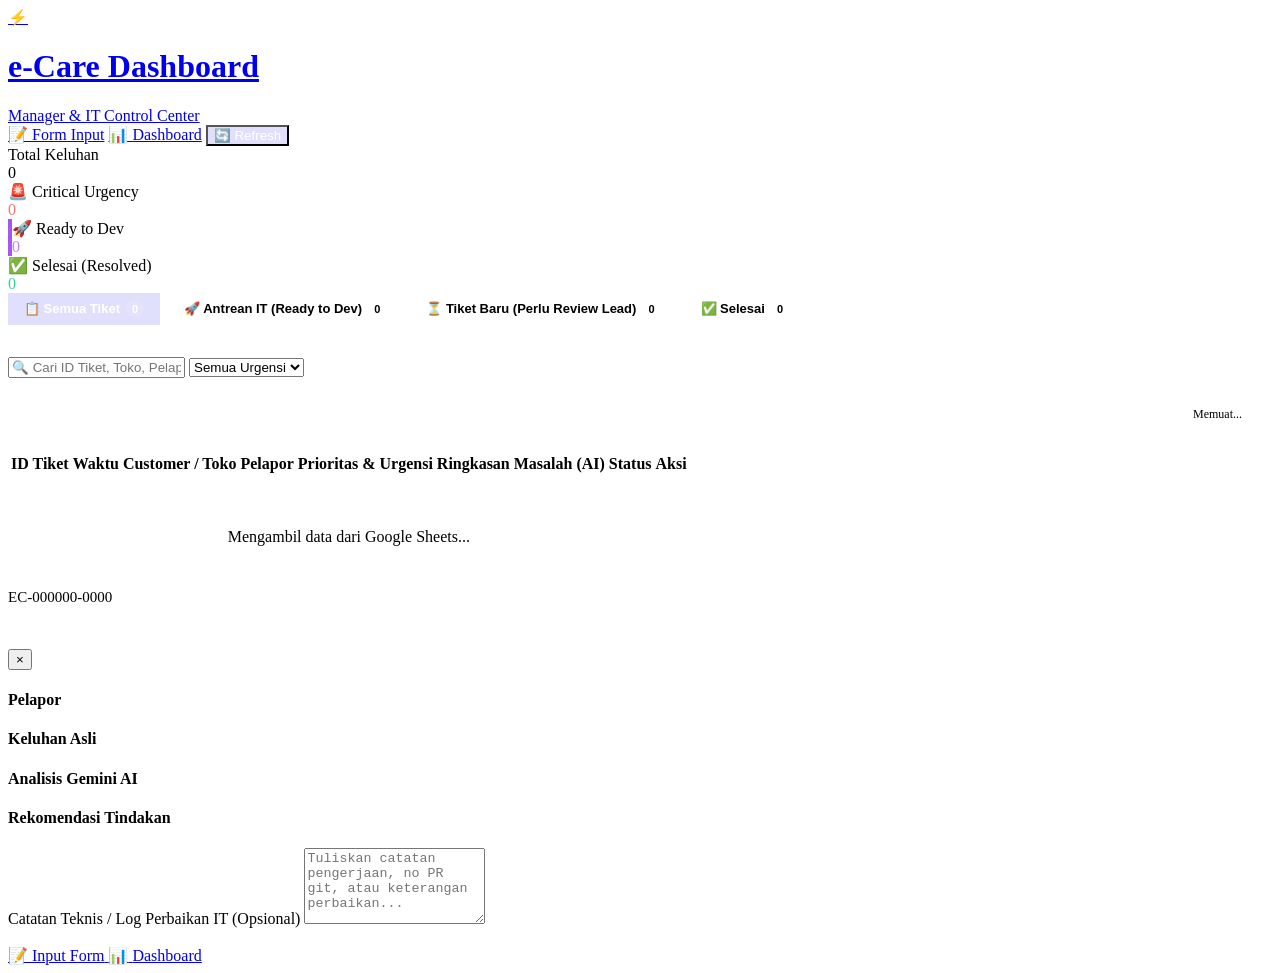
==== dashboard.html @ 8d6e01a0 "Add files via upload" ====
<!DOCTYPE html>
<html lang="id">
<head>
  <meta charset="UTF-8">
  <meta name="viewport" content="width=device-width, initial-scale=1.0">
  <title>e-Care - Dashboard & SLA Monitor</title>
  
  <meta name="theme-color" content="#090d16">
  <link rel="manifest" href="manifest.json">
  <link rel="stylesheet" href="css/style.css">
  <style>
    .tab-pills {
      display: flex;
      gap: 8px;
      margin-bottom: 20px;
      border-bottom: 1px solid var(--border-color);
      padding-bottom: 12px;
      flex-wrap: wrap;
    }
    .tab-pill {
      background: rgba(255, 255, 255, 0.04);
      border: 1px solid var(--border-color);
      border-radius: var(--radius-md);
      color: var(--text-muted);
      padding: 8px 16px;
      font-size: 13px;
      font-weight: 600;
      cursor: pointer;
      display: flex;
      align-items: center;
      gap: 6px;
      transition: all 0.2s ease;
    }
    .tab-pill.active {
      background: rgba(99, 102, 241, 0.2);
      border-color: var(--primary);
      color: #fff;
    }
    .tab-badge {
      font-size: 11px;
      background: rgba(255, 255, 255, 0.1);
      padding: 2px 6px;
      border-radius: 99px;
    }
    .badge-ready_to_dev {
      background: rgba(168, 85, 247, 0.2);
      color: #c084fc;
      border: 1px solid rgba(168, 85, 247, 0.4);
    }
    .badge-in_dev {
      background: rgba(6, 182, 212, 0.2);
      color: #22d3ee;
      border: 1px solid rgba(6, 182, 212, 0.4);
    }
  </style>
</head>
<body>

  <div class="dashboard-container">
    <!-- Header -->
    <header class="header">
      <a href="dashboard.html" class="brand">
        <div class="brand-icon">⚡</div>
        <div class="brand-info">
          <h1>e-Care Dashboard</h1>
          <span id="roleSubheader">Manager & IT Control Center</span>
        </div>
      </a>
      
      <!-- Nav & User Section -->
      <div style="display: flex; align-items: center; gap: 14px;">
        <nav class="nav-links">
          <a href="index.html" class="nav-btn">📝 Form Input</a>
          <a href="dashboard.html" class="nav-btn active">📊 Dashboard</a>
          <button id="refreshBtn" class="nav-btn" style="cursor: pointer; background: rgba(99, 102, 241, 0.2); color: #fff;">🔄 Refresh</button>
        </nav>
        <div id="headerUserSection"></div>
      </div>
    </header>

    <!-- Metrics KPI Cards -->
    <section class="metrics-grid">
      <div class="metric-card total">
        <div class="metric-title">Total Keluhan</div>
        <div id="statTotal" class="metric-value">0</div>
      </div>
      <div class="metric-card critical">
        <div class="metric-title">🚨 Critical Urgency</div>
        <div id="statCritical" class="metric-value" style="color: #f87171;">0</div>
      </div>
      <div class="metric-card" style="border-left: 4px solid #a855f7;">
        <div class="metric-title">🚀 Ready to Dev</div>
        <div id="statReadyToDev" class="metric-value" style="color: #c084fc;">0</div>
      </div>
      <div class="metric-card resolved">
        <div class="metric-title">✅ Selesai (Resolved)</div>
        <div id="statResolved" class="metric-value" style="color: #34d399;">0</div>
      </div>
    </section>

    <!-- Role Notice Banner -->
    <div id="roleInfoBanner" style="display: none; padding: 12px 16px; border-radius: var(--radius-md); margin-bottom: 16px; font-size: 13px;"></div>

    <!-- Tab View Navigation -->
    <div class="tab-pills">
      <button class="tab-pill active" data-tab="ALL">
        <span>📋 Semua Tiket</span>
        <span class="tab-badge" id="tabCountAll">0</span>
      </button>
      <button class="tab-pill" data-tab="READY_TO_DEV">
        <span>🚀 Antrean IT (Ready to Dev)</span>
        <span class="tab-badge" id="tabCountReadyDev">0</span>
      </button>
      <button class="tab-pill" data-tab="OPEN">
        <span>⏳ Tiket Baru (Perlu Review Lead)</span>
        <span class="tab-badge" id="tabCountOpen">0</span>
      </button>
      <button class="tab-pill" data-tab="RESOLVED">
        <span>✅ Selesai</span>
        <span class="tab-badge" id="tabCountResolved">0</span>
      </button>
    </div>

    <!-- Filter & Search Bar -->
    <div class="filter-bar">
      <input type="text" id="searchInput" class="search-input" placeholder="🔍 Cari ID Tiket, Toko, Pelapor, atau Kata Kunci...">
      
      <select id="urgencyFilter" class="filter-select">
        <option value="">Semua Urgensi</option>
        <option value="CRITICAL">🚨 Critical Only</option>
        <option value="NORMAL">Normal</option>
        <option value="LOW">Low</option>
      </select>
    </div>

    <!-- Tickets Table Card -->
    <div class="card" style="padding: 0; overflow: hidden;">
      <div style="padding: 16px 20px; border-bottom: 1px solid var(--border-color); display: flex; justify-content: space-between; align-items: center;">
        <h2 style="font-size: 15px; font-weight: 700; color: #fff;" id="tableHeadingTitle">Daftar Tiket Keluhan</h2>
        <span id="ticketCountBadge" style="font-size: 12px; background: rgba(255,255,255,0.06); padding: 4px 10px; border-radius: 99px;">
          Memuat...
        </span>
      </div>

      <div class="table-responsive">
        <table class="tickets-table">
          <thead>
            <tr>
              <th>ID Tiket</th>
              <th>Waktu</th>
              <th>Customer / Toko</th>
              <th>Pelapor</th>
              <th>Prioritas & Urgensi</th>
              <th>Ringkasan Masalah (AI)</th>
              <th>Status</th>
              <th>Aksi</th>
            </tr>
          </thead>
          <tbody id="ticketsTableBody">
            <tr>
              <td colspan="8" style="text-align: center; padding: 40px; color: var(--text-muted);">
                <div class="spinner" style="margin-bottom: 12px;"></div>
                <div>Mengambil data dari Google Sheets...</div>
              </td>
            </tr>
          </tbody>
        </table>
      </div>
    </div>
  </div>

  <!-- Detail & Action Modal -->
  <div id="detailModal" class="modal-overlay">
    <div class="modal-content">
      <div class="modal-header">
        <div>
          <span id="modalTicketId" class="ticket-id" style="font-size: 15px;">EC-000000-0000</span>
          <h3 id="modalCustomer" style="font-size: 18px; color: #fff; margin-top: 4px;">Nama Toko</h3>
        </div>
        <button id="closeModalBtn" class="close-btn">&times;</button>
      </div>

      <div style="display: flex; gap: 8px; margin-bottom: 16px; flex-wrap: wrap;">
        <span id="modalPriority" class="badge"></span>
        <span id="modalUrgency" class="badge"></span>
        <span id="modalStatus" class="badge"></span>
      </div>

      <div class="ai-detail-box">
        <h4>Pelapor</h4>
        <p id="modalReporterMeta" style="color: #cbd5e1;"></p>
      </div>

      <div class="ai-detail-box">
        <h4>Keluhan Asli</h4>
        <p id="modalOriginalDesc" style="color: #e2e8f0; white-space: pre-line;"></p>
      </div>

      <div class="ai-detail-box" style="border-left: 3px solid var(--accent-cyan);">
        <h4>Analisis Gemini AI</h4>
        <p id="modalAiSummary" style="color: #cbd5e1;"></p>
      </div>

      <div class="ai-detail-box" style="border-left: 3px solid var(--primary);">
        <h4>Rekomendasi Tindakan</h4>
        <p id="modalAiAction" style="color: #a5b4fc; font-weight: 600;"></p>
      </div>

      <div class="form-group" style="margin-top: 14px;">
        <label for="modalDevNotes" class="form-label">Catatan Teknis / Log Perbaikan IT (Opsional)</label>
        <textarea id="modalDevNotes" class="textarea-field" style="min-height: 70px;" placeholder="Tuliskan catatan pengerjaan, no PR git, atau keterangan perbaikan..."></textarea>
      </div>

      <!-- Action Buttons Area (Render dinamis sesuai Role) -->
      <div id="modalActionControls" style="display: flex; gap: 10px; margin-top: 18px; flex-wrap: wrap;"></div>
    </div>
  </div>

  <!-- Mobile Bottom Navigation -->
  <nav class="bottom-nav">
    <a href="index.html" class="bottom-tab">
      <span>📝</span>
      <span>Input Form</span>
    </a>
    <a href="dashboard.html" class="bottom-tab active">
      <span>📊</span>
      <span>Dashboard</span>
    </a>
  </nav>

  <!-- Scripts -->
  <script src="js/config.js"></script>
  <script src="js/auth.js"></script>
  <script src="js/dashboard.js"></script>
</body>
</html>
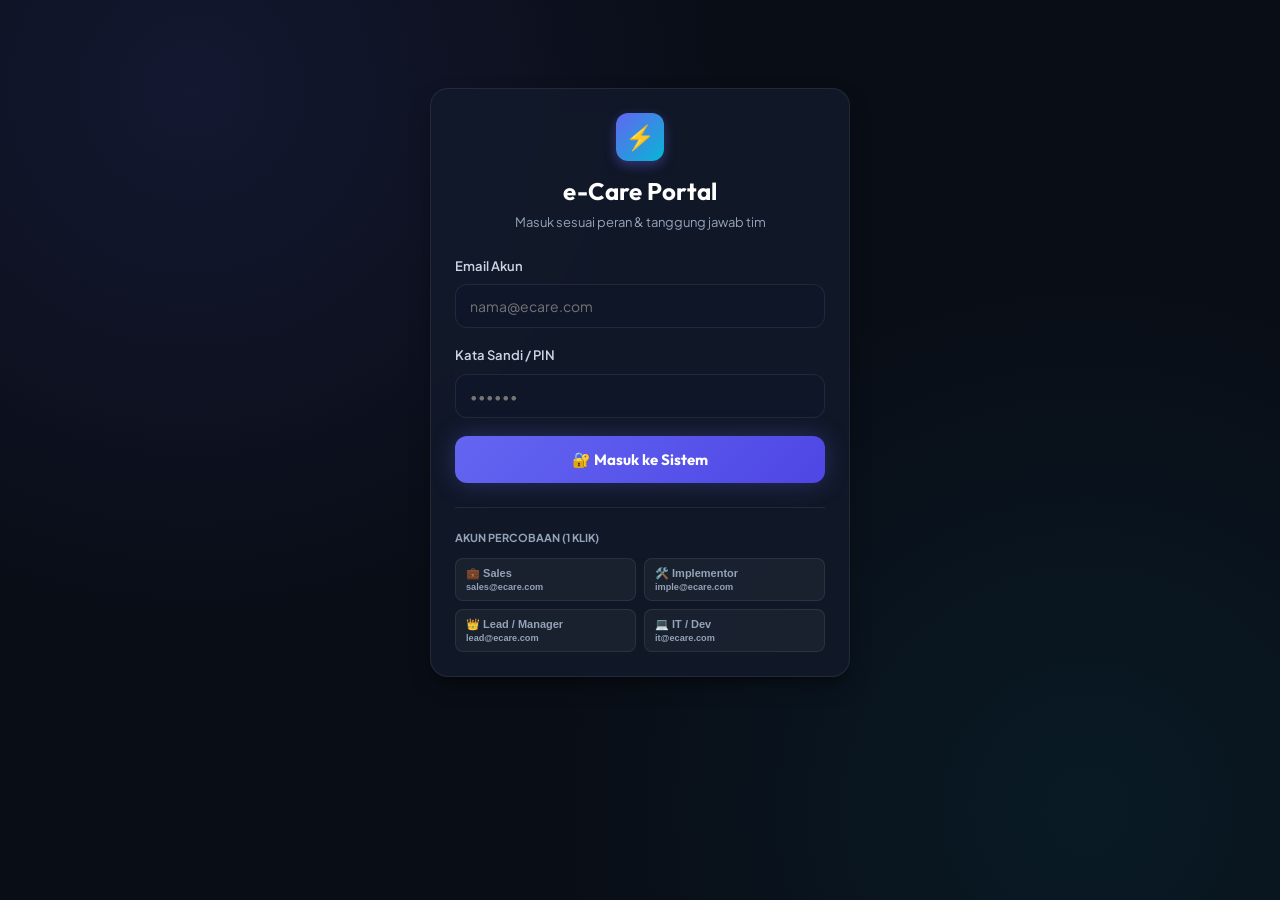
==== commit a9112c46: "Add files via upload" ====
--- a/dashboard.html
+++ b/dashboard.html
@@ -52,6 +52,26 @@
       color: #22d3ee;
       border: 1px solid rgba(6, 182, 212, 0.4);
     }
+    .badge-active {
+      background: rgba(16, 185, 129, 0.2);
+      color: #34d399;
+      border: 1px solid rgba(16, 185, 129, 0.4);
+    }
+    .badge-inactive {
+      background: rgba(239, 68, 68, 0.2);
+      color: #f87171;
+      border: 1px solid rgba(239, 68, 68, 0.4);
+    }
+    .admin-grid {
+      display: grid;
+      grid-template-columns: 320px 1fr;
+      gap: 20px;
+    }
+    @media (max-width: 860px) {
+      .admin-grid {
+        grid-template-columns: 1fr;
+      }
+    }
   </style>
 </head>
 <body>
@@ -112,59 +132,142 @@
         <span class="tab-badge" id="tabCountReadyDev">0</span>
       </button>
       <button class="tab-pill" data-tab="OPEN">
-        <span>⏳ Tiket Baru (Perlu Review Lead)</span>
+        <span>⏳ Tiket Baru (Perlu Review)</span>
         <span class="tab-badge" id="tabCountOpen">0</span>
       </button>
       <button class="tab-pill" data-tab="RESOLVED">
         <span>✅ Selesai</span>
         <span class="tab-badge" id="tabCountResolved">0</span>
       </button>
+      <!-- Khusus Lead / Manager -->
+      <button class="tab-pill" id="tabUsersBtn" data-tab="USERS" style="display: none; margin-left: auto; border-color: rgba(99, 102, 241, 0.5); background: rgba(99, 102, 241, 0.1);">
+        <span>👥 Kelola Pengguna (Admin)</span>
+      </button>
     </div>
 
-    <!-- Filter & Search Bar -->
-    <div class="filter-bar">
-      <input type="text" id="searchInput" class="search-input" placeholder="🔍 Cari ID Tiket, Toko, Pelapor, atau Kata Kunci...">
-      
-      <select id="urgencyFilter" class="filter-select">
-        <option value="">Semua Urgensi</option>
-        <option value="CRITICAL">🚨 Critical Only</option>
-        <option value="NORMAL">Normal</option>
-        <option value="LOW">Low</option>
-      </select>
+    <!-- VIEW 1: TICKETS CONTAINER -->
+    <div id="ticketsViewSection">
+      <!-- Filter & Search Bar -->
+      <div class="filter-bar">
+        <input type="text" id="searchInput" class="search-input" placeholder="🔍 Cari ID Tiket, Toko, Pelapor, atau Kata Kunci...">
+        
+        <select id="urgencyFilter" class="filter-select">
+          <option value="">Semua Urgensi</option>
+          <option value="CRITICAL">🚨 Critical Only</option>
+          <option value="NORMAL">Normal</option>
+          <option value="LOW">Low</option>
+        </select>
+      </div>
+
+      <!-- Tickets Table Card -->
+      <div class="card" style="padding: 0; overflow: hidden;">
+        <div style="padding: 16px 20px; border-bottom: 1px solid var(--border-color); display: flex; justify-content: space-between; align-items: center;">
+          <h2 style="font-size: 15px; font-weight: 700; color: #fff;" id="tableHeadingTitle">Daftar Tiket Keluhan</h2>
+          <span id="ticketCountBadge" style="font-size: 12px; background: rgba(255,255,255,0.06); padding: 4px 10px; border-radius: 99px;">
+            Memuat...
+          </span>
+        </div>
+
+        <div class="table-responsive">
+          <table class="tickets-table">
+            <thead>
+              <tr>
+                <th>ID Tiket</th>
+                <th>Waktu</th>
+                <th>Customer / Toko</th>
+                <th>Pelapor</th>
+                <th>Prioritas & Urgensi</th>
+                <th>Ringkasan Masalah (AI)</th>
+                <th>Status</th>
+                <th>Aksi</th>
+              </tr>
+            </thead>
+            <tbody id="ticketsTableBody">
+              <tr>
+                <td colspan="8" style="text-align: center; padding: 40px; color: var(--text-muted);">
+                  <div class="spinner" style="margin-bottom: 12px;"></div>
+                  <div>Mengambil data dari Google Sheets...</div>
+                </td>
+              </tr>
+            </tbody>
+          </table>
+        </div>
+      </div>
     </div>
 
-    <!-- Tickets Table Card -->
-    <div class="card" style="padding: 0; overflow: hidden;">
-      <div style="padding: 16px 20px; border-bottom: 1px solid var(--border-color); display: flex; justify-content: space-between; align-items: center;">
-        <h2 style="font-size: 15px; font-weight: 700; color: #fff;" id="tableHeadingTitle">Daftar Tiket Keluhan</h2>
-        <span id="ticketCountBadge" style="font-size: 12px; background: rgba(255,255,255,0.06); padding: 4px 10px; border-radius: 99px;">
-          Memuat...
-        </span>
-      </div>
-
-      <div class="table-responsive">
-        <table class="tickets-table">
-          <thead>
-            <tr>
-              <th>ID Tiket</th>
-              <th>Waktu</th>
-              <th>Customer / Toko</th>
-              <th>Pelapor</th>
-              <th>Prioritas & Urgensi</th>
-              <th>Ringkasan Masalah (AI)</th>
-              <th>Status</th>
-              <th>Aksi</th>
-            </tr>
-          </thead>
-          <tbody id="ticketsTableBody">
-            <tr>
-              <td colspan="8" style="text-align: center; padding: 40px; color: var(--text-muted);">
-                <div class="spinner" style="margin-bottom: 12px;"></div>
-                <div>Mengambil data dari Google Sheets...</div>
-              </td>
-            </tr>
-          </tbody>
-        </table>
+    <!-- VIEW 2: ADMIN USER MANAGEMENT CONTAINER -->
+    <div id="usersViewSection" style="display: none;">
+      <div class="admin-grid">
+        <!-- Form Tambah User -->
+        <div class="card">
+          <h3 style="font-size: 16px; font-weight: 700; color: #fff; margin-bottom: 6px;">➕ Tambah User Baru</h3>
+          <p style="font-size: 12px; color: var(--text-muted); margin-bottom: 18px;">Buatkan akun untuk tim Sales, Implementor, Manager, atau IT Dev.</p>
+
+          <form id="addUserForm">
+            <div class="form-group">
+              <label for="newUserName" class="form-label">Nama Lengkap</label>
+              <input type="text" id="newUserName" class="input-field" placeholder="Contoh: Rian Pratama" required>
+            </div>
+
+            <div class="form-group">
+              <label for="newUserEmail" class="form-label">Email Akun</label>
+              <input type="email" id="newUserEmail" class="input-field" placeholder="rian@ecare.com" required>
+            </div>
+
+            <div class="form-group">
+              <label for="newUserPassword" class="form-label">Kata Sandi / PIN</label>
+              <input type="text" id="newUserPassword" class="input-field" placeholder="Minimal 6 karakter" required>
+            </div>
+
+            <div class="form-group">
+              <label for="newUserRole" class="form-label">Peran & Hak Akses</label>
+              <select id="newUserRole" class="select-field">
+                <option value="SALES">💼 SALES (Input Keluhan)</option>
+                <option value="IMPLEMENTOR">🛠️ IMPLEMENTOR (Input Teknis)</option>
+                <option value="LEAD_MANAGER">👑 LEAD / MANAGER (Approval & Dashboard)</option>
+                <option value="IT_DEV">💻 IT / DEV (Pengerjaan Bug & Perbaikan)</option>
+              </select>
+            </div>
+
+            <button type="submit" id="btnAddUserSubmit" class="btn-submit" style="margin-top: 10px;">
+              <span>💾 Simpan & Buat Akun</span>
+              <span id="addUserSpinner" class="spinner" style="display: none;"></span>
+            </button>
+          </form>
+        </div>
+
+        <!-- Tabel Daftar User -->
+        <div class="card" style="padding: 0; overflow: hidden;">
+          <div style="padding: 16px 20px; border-bottom: 1px solid var(--border-color); display: flex; justify-content: space-between; align-items: center;">
+            <div>
+              <h3 style="font-size: 16px; font-weight: 700; color: #fff;">Daftar Akun Pengguna</h3>
+              <span style="font-size: 12px; color: var(--text-muted);">Data tersimpan otomatis di Google Sheets tab "Users"</span>
+            </div>
+            <button id="refreshUsersBtn" class="btn-action" style="font-size: 12px; padding: 6px 12px;">🔄 Refresh User</button>
+          </div>
+
+          <div class="table-responsive">
+            <table class="tickets-table">
+              <thead>
+                <tr>
+                  <th>Nama Pengguna</th>
+                  <th>Email Login</th>
+                  <th>Peran (Role)</th>
+                  <th>Status</th>
+                  <th>Aksi</th>
+                </tr>
+              </thead>
+              <tbody id="usersTableBody">
+                <tr>
+                  <td colspan="5" style="text-align: center; padding: 40px; color: var(--text-muted);">
+                    <div class="spinner" style="margin-bottom: 12px;"></div>
+                    <div>Memuat daftar pengguna...</div>
+                  </td>
+                </tr>
+              </tbody>
+            </table>
+          </div>
+        </div>
       </div>
     </div>
   </div>
@@ -211,7 +314,7 @@
         <textarea id="modalDevNotes" class="textarea-field" style="min-height: 70px;" placeholder="Tuliskan catatan pengerjaan, no PR git, atau keterangan perbaikan..."></textarea>
       </div>
 
-      <!-- Action Buttons Area (Render dinamis sesuai Role) -->
+      <!-- Action Buttons Area -->
       <div id="modalActionControls" style="display: flex; gap: 10px; margin-top: 18px; flex-wrap: wrap;"></div>
     </div>
   </div>
--- a/css/style.css
+++ b/css/style.css
@@ -0,0 +1,668 @@
+/* ==========================================================================
+   e-Care UI System - Modern, Glassmorphic & Responsive (Dark Theme)
+   ========================================================================== */
+
+@import url('https://fonts.googleapis.com/css2?family=Plus+Jakarta+Sans:wght@300;400;500;600;700;800&family=Outfit:wght@500;600;700;800&display=swap');
+
+:root {
+  --font-main: 'Plus Jakarta Sans', -apple-system, BlinkMacSystemFont, sans-serif;
+  --font-heading: 'Outfit', sans-serif;
+
+  /* Colors */
+  --bg-dark: #090d16;
+  --bg-card: rgba(19, 27, 44, 0.75);
+  --bg-card-hover: rgba(28, 38, 62, 0.85);
+  --bg-input: rgba(15, 23, 42, 0.6);
+  --border-color: rgba(255, 255, 255, 0.08);
+  --border-focus: rgba(99, 102, 241, 0.6);
+  
+  --primary: #6366f1;
+  --primary-hover: #4f46e5;
+  --primary-glow: rgba(99, 102, 241, 0.25);
+  --accent-cyan: #06b6d4;
+  --accent-purple: #a855f7;
+
+  --text-white: #f8fafc;
+  --text-muted: #94a3b8;
+  --text-dim: #64748b;
+
+  --badge-critical-bg: rgba(239, 68, 68, 0.15);
+  --badge-critical-text: #f87171;
+  --badge-critical-border: rgba(239, 68, 68, 0.3);
+
+  --badge-high-bg: rgba(249, 115, 22, 0.15);
+  --badge-high-text: #fb923c;
+  --badge-high-border: rgba(249, 115, 22, 0.3);
+
+  --badge-medium-bg: rgba(234, 179, 8, 0.15);
+  --badge-medium-text: #facc15;
+  --badge-medium-border: rgba(234, 179, 8, 0.3);
+
+  --badge-low-bg: rgba(16, 185, 129, 0.15);
+  --badge-low-text: #34d399;
+  --badge-low-border: rgba(16, 185, 129, 0.3);
+
+  --shadow-sm: 0 4px 6px -1px rgba(0, 0, 0, 0.2);
+  --shadow-lg: 0 10px 25px -5px rgba(0, 0, 0, 0.4), 0 8px 10px -6px rgba(0, 0, 0, 0.3);
+  --shadow-glow: 0 0 25px rgba(99, 102, 241, 0.3);
+  
+  --radius-sm: 8px;
+  --radius-md: 12px;
+  --radius-lg: 18px;
+  --radius-full: 9999px;
+}
+
+* {
+  box-sizing: border-box;
+  margin: 0;
+  padding: 0;
+  -webkit-font-smoothing: antialiased;
+}
+
+body {
+  font-family: var(--font-main);
+  background-color: var(--bg-dark);
+  color: var(--text-white);
+  min-height: 100vh;
+  line-height: 1.5;
+  background-image: 
+    radial-gradient(circle at 15% 10%, rgba(99, 102, 241, 0.12) 0%, transparent 40%),
+    radial-gradient(circle at 85% 90%, rgba(6, 182, 212, 0.08) 0%, transparent 40%);
+  background-attachment: fixed;
+}
+
+/* Container */
+.app-container {
+  max-width: 960px;
+  margin: 0 auto;
+  padding: 24px 16px 80px 16px;
+}
+
+.dashboard-container {
+  max-width: 1200px;
+  margin: 0 auto;
+  padding: 24px 20px 80px 20px;
+}
+
+/* Header & Navigation */
+.header {
+  display: flex;
+  align-items: center;
+  justify-content: space-between;
+  padding: 14px 20px;
+  background: var(--bg-card);
+  backdrop-filter: blur(16px);
+  border: 1px solid var(--border-color);
+  border-radius: var(--radius-lg);
+  margin-bottom: 24px;
+  box-shadow: var(--shadow-sm);
+}
+
+.brand {
+  display: flex;
+  align-items: center;
+  gap: 12px;
+  text-decoration: none;
+}
+
+.brand-icon {
+  width: 40px;
+  height: 40px;
+  border-radius: var(--radius-md);
+  background: linear-gradient(135deg, var(--primary), var(--accent-cyan));
+  display: flex;
+  align-items: center;
+  justify-content: center;
+  color: #fff;
+  font-family: var(--font-heading);
+  font-weight: 800;
+  font-size: 20px;
+  box-shadow: 0 4px 12px rgba(99, 102, 241, 0.4);
+}
+
+.brand-info h1 {
+  font-family: var(--font-heading);
+  font-size: 20px;
+  font-weight: 700;
+  color: #fff;
+  letter-spacing: -0.3px;
+  line-height: 1.2;
+}
+
+.brand-info span {
+  font-size: 11px;
+  color: var(--text-muted);
+  display: block;
+}
+
+.nav-links {
+  display: flex;
+  gap: 8px;
+}
+
+.nav-btn {
+  padding: 8px 16px;
+  border-radius: var(--radius-md);
+  text-decoration: none;
+  font-size: 13px;
+  font-weight: 600;
+  color: var(--text-muted);
+  transition: all 0.2s ease;
+  border: 1px solid transparent;
+}
+
+.nav-btn:hover {
+  color: var(--text-white);
+  background: rgba(255, 255, 255, 0.05);
+}
+
+.nav-btn.active {
+  background: rgba(99, 102, 241, 0.15);
+  color: #a5b4fc;
+  border: 1px solid rgba(99, 102, 241, 0.3);
+}
+
+/* Card Style */
+.card {
+  background: var(--bg-card);
+  backdrop-filter: blur(14px);
+  border: 1px solid var(--border-color);
+  border-radius: var(--radius-lg);
+  padding: 24px;
+  box-shadow: var(--shadow-lg);
+  position: relative;
+  overflow: hidden;
+}
+
+.card-title {
+  font-family: var(--font-heading);
+  font-size: 18px;
+  font-weight: 700;
+  margin-bottom: 6px;
+  color: var(--text-white);
+  display: flex;
+  align-items: center;
+  gap: 8px;
+}
+
+.card-subtitle {
+  font-size: 13px;
+  color: var(--text-muted);
+  margin-bottom: 20px;
+}
+
+/* Form Styles */
+.form-group {
+  margin-bottom: 18px;
+}
+
+.form-label {
+  display: block;
+  font-size: 13px;
+  font-weight: 600;
+  color: #cbd5e1;
+  margin-bottom: 8px;
+}
+
+.form-label .required {
+  color: #f87171;
+  margin-left: 2px;
+}
+
+.input-field,
+.select-field,
+.textarea-field {
+  width: 100%;
+  padding: 12px 14px;
+  background: var(--bg-input);
+  border: 1px solid var(--border-color);
+  border-radius: var(--radius-md);
+  color: var(--text-white);
+  font-family: var(--font-main);
+  font-size: 14px;
+  transition: all 0.2s ease;
+  outline: none;
+}
+
+.input-field:focus,
+.select-field:focus,
+.textarea-field:focus {
+  border-color: var(--primary);
+  box-shadow: 0 0 0 3px var(--primary-glow);
+  background: rgba(15, 23, 42, 0.85);
+}
+
+.textarea-field {
+  resize: vertical;
+  min-height: 110px;
+}
+
+/* Role Selector Radio Pill */
+.role-pills {
+  display: grid;
+  grid-template-columns: repeat(2, 1fr);
+  gap: 10px;
+  margin-bottom: 18px;
+}
+
+.role-pill-option {
+  position: relative;
+}
+
+.role-pill-option input {
+  position: absolute;
+  opacity: 0;
+  cursor: pointer;
+}
+
+.role-pill-box {
+  display: flex;
+  align-items: center;
+  justify-content: center;
+  gap: 8px;
+  padding: 12px;
+  background: var(--bg-input);
+  border: 1px solid var(--border-color);
+  border-radius: var(--radius-md);
+  cursor: pointer;
+  transition: all 0.2s ease;
+  font-size: 13px;
+  font-weight: 600;
+  color: var(--text-muted);
+}
+
+.role-pill-option input:checked + .role-pill-box {
+  background: rgba(99, 102, 241, 0.2);
+  border-color: var(--primary);
+  color: #fff;
+  box-shadow: 0 0 12px rgba(99, 102, 241, 0.25);
+}
+
+/* Submit Button */
+.btn-submit {
+  width: 100%;
+  padding: 14px 20px;
+  background: linear-gradient(135deg, var(--primary), #4f46e5);
+  border: none;
+  border-radius: var(--radius-md);
+  color: white;
+  font-family: var(--font-heading);
+  font-size: 15px;
+  font-weight: 700;
+  cursor: pointer;
+  display: flex;
+  align-items: center;
+  justify-content: center;
+  gap: 10px;
+  box-shadow: var(--shadow-glow);
+  transition: all 0.25s ease;
+  margin-top: 10px;
+}
+
+.btn-submit:hover:not(:disabled) {
+  transform: translateY(-2px);
+  box-shadow: 0 0 30px rgba(99, 102, 241, 0.5);
+  filter: brightness(1.1);
+}
+
+.btn-submit:disabled {
+  opacity: 0.6;
+  cursor: not-allowed;
+  transform: none;
+}
+
+/* Spinner */
+.spinner {
+  width: 20px;
+  height: 20px;
+  border: 3px solid rgba(255, 255, 255, 0.3);
+  border-top-color: #fff;
+  border-radius: 50%;
+  animation: spin 0.8s linear infinite;
+  display: inline-block;
+}
+
+@keyframes spin {
+  to { transform: rotate(360deg); }
+}
+
+/* Result Card (AI Modal / Banner) */
+.ai-result-card {
+  display: none;
+  background: rgba(15, 23, 42, 0.95);
+  border: 1px solid rgba(99, 102, 241, 0.4);
+  border-radius: var(--radius-lg);
+  padding: 24px;
+  margin-top: 24px;
+  animation: fadeIn 0.4s ease;
+  box-shadow: 0 15px 35px rgba(0, 0, 0, 0.5);
+}
+
+.ai-header {
+  display: flex;
+  align-items: center;
+  justify-content: space-between;
+  margin-bottom: 16px;
+  padding-bottom: 12px;
+  border-bottom: 1px solid var(--border-color);
+}
+
+.ai-badge-group {
+  display: flex;
+  gap: 8px;
+  flex-wrap: wrap;
+}
+
+.badge {
+  padding: 4px 10px;
+  border-radius: var(--radius-full);
+  font-size: 11px;
+  font-weight: 700;
+  letter-spacing: 0.5px;
+  text-transform: uppercase;
+  display: inline-flex;
+  align-items: center;
+  gap: 4px;
+}
+
+.badge-critical {
+  background: var(--badge-critical-bg);
+  color: var(--badge-critical-text);
+  border: 1px solid var(--badge-critical-border);
+}
+
+.badge-high {
+  background: var(--badge-high-bg);
+  color: var(--badge-high-text);
+  border: 1px solid var(--badge-high-border);
+}
+
+.badge-medium {
+  background: var(--badge-medium-bg);
+  color: var(--badge-medium-text);
+  border: 1px solid var(--badge-medium-border);
+}
+
+.badge-low {
+  background: var(--badge-low-bg);
+  color: var(--badge-low-text);
+  border: 1px solid var(--badge-low-border);
+}
+
+.badge-open {
+  background: rgba(59, 130, 246, 0.15);
+  color: #60a5fa;
+  border: 1px solid rgba(59, 130, 246, 0.3);
+}
+
+.badge-in_progress {
+  background: rgba(234, 179, 8, 0.15);
+  color: #fde047;
+  border: 1px solid rgba(234, 179, 8, 0.3);
+}
+
+.badge-resolved {
+  background: rgba(16, 185, 129, 0.15);
+  color: #34d399;
+  border: 1px solid rgba(16, 185, 129, 0.3);
+}
+
+.ai-detail-box {
+  background: rgba(0, 0, 0, 0.3);
+  border-radius: var(--radius-md);
+  padding: 14px;
+  margin-bottom: 14px;
+  font-size: 13px;
+  border: 1px solid rgba(255, 255, 255, 0.04);
+}
+
+.ai-detail-box h4 {
+  font-size: 12px;
+  color: var(--text-muted);
+  text-transform: uppercase;
+  margin-bottom: 6px;
+  letter-spacing: 0.5px;
+}
+
+/* ==========================================================================
+   DASHBOARD SPECIFIC STYLES
+   ========================================================================== */
+
+.metrics-grid {
+  display: grid;
+  grid-template-columns: repeat(auto-fit, minmax(200px, 1fr));
+  gap: 16px;
+  margin-bottom: 24px;
+}
+
+.metric-card {
+  background: var(--bg-card);
+  backdrop-filter: blur(14px);
+  border: 1px solid var(--border-color);
+  border-radius: var(--radius-lg);
+  padding: 20px;
+  position: relative;
+  overflow: hidden;
+}
+
+.metric-card::before {
+  content: '';
+  position: absolute;
+  top: 0;
+  left: 0;
+  width: 4px;
+  height: 100%;
+}
+
+.metric-card.total::before { background: var(--primary); }
+.metric-card.critical::before { background: #ef4444; }
+.metric-card.open::before { background: #f59e0b; }
+.metric-card.resolved::before { background: #10b981; }
+
+.metric-title {
+  font-size: 12px;
+  font-weight: 600;
+  color: var(--text-muted);
+  text-transform: uppercase;
+  letter-spacing: 0.5px;
+  margin-bottom: 8px;
+}
+
+.metric-value {
+  font-family: var(--font-heading);
+  font-size: 32px;
+  font-weight: 800;
+  color: #fff;
+  line-height: 1;
+}
+
+/* Dashboard Filter Bar */
+.filter-bar {
+  display: flex;
+  gap: 12px;
+  margin-bottom: 20px;
+  flex-wrap: wrap;
+}
+
+.search-input {
+  flex: 1;
+  min-width: 240px;
+  padding: 10px 14px;
+  background: var(--bg-card);
+  border: 1px solid var(--border-color);
+  border-radius: var(--radius-md);
+  color: #fff;
+  font-size: 13px;
+  outline: none;
+}
+
+.search-input:focus {
+  border-color: var(--primary);
+}
+
+.filter-select {
+  padding: 10px 14px;
+  background: var(--bg-card);
+  border: 1px solid var(--border-color);
+  border-radius: var(--radius-md);
+  color: #fff;
+  font-size: 13px;
+  outline: none;
+}
+
+/* Table Style */
+.table-responsive {
+  width: 100%;
+  overflow-x: auto;
+  border-radius: var(--radius-lg);
+  border: 1px solid var(--border-color);
+}
+
+.tickets-table {
+  width: 100%;
+  border-collapse: collapse;
+  background: var(--bg-card);
+  font-size: 13px;
+  text-align: left;
+}
+
+.tickets-table th {
+  background: rgba(15, 23, 42, 0.9);
+  padding: 14px 16px;
+  font-weight: 700;
+  color: var(--text-muted);
+  text-transform: uppercase;
+  font-size: 11px;
+  letter-spacing: 0.5px;
+  border-bottom: 1px solid var(--border-color);
+}
+
+.tickets-table td {
+  padding: 14px 16px;
+  border-bottom: 1px solid var(--border-color);
+  color: #e2e8f0;
+}
+
+.tickets-table tr:hover {
+  background: rgba(255, 255, 255, 0.02);
+}
+
+.ticket-id {
+  font-family: monospace;
+  font-weight: 700;
+  color: var(--accent-cyan);
+}
+
+.btn-action {
+  padding: 6px 12px;
+  border-radius: var(--radius-sm);
+  font-size: 11px;
+  font-weight: 600;
+  border: none;
+  cursor: pointer;
+  background: rgba(99, 102, 241, 0.2);
+  color: #a5b4fc;
+  border: 1px solid rgba(99, 102, 241, 0.3);
+  transition: all 0.2s ease;
+}
+
+.btn-action:hover {
+  background: var(--primary);
+  color: #fff;
+}
+
+/* Modal Popup */
+.modal-overlay {
+  display: none;
+  position: fixed;
+  inset: 0;
+  background: rgba(0, 0, 0, 0.7);
+  backdrop-filter: blur(8px);
+  z-index: 1000;
+  align-items: center;
+  justify-content: center;
+  padding: 16px;
+}
+
+.modal-content {
+  background: #111827;
+  border: 1px solid rgba(255, 255, 255, 0.1);
+  border-radius: var(--radius-lg);
+  max-width: 600px;
+  width: 100%;
+  padding: 24px;
+  box-shadow: 0 20px 40px rgba(0, 0, 0, 0.7);
+  max-height: 90vh;
+  overflow-y: auto;
+}
+
+.modal-header {
+  display: flex;
+  justify-content: space-between;
+  align-items: center;
+  margin-bottom: 16px;
+  padding-bottom: 12px;
+  border-bottom: 1px solid var(--border-color);
+}
+
+.close-btn {
+  background: none;
+  border: none;
+  color: var(--text-muted);
+  font-size: 24px;
+  cursor: pointer;
+  line-height: 1;
+}
+
+.close-btn:hover {
+  color: #fff;
+}
+
+/* Bottom Bar for Mobile PWA */
+.bottom-nav {
+  display: none;
+  position: fixed;
+  bottom: 0;
+  left: 0;
+  right: 0;
+  background: rgba(15, 23, 42, 0.95);
+  backdrop-filter: blur(16px);
+  border-top: 1px solid var(--border-color);
+  padding: 8px 16px;
+  z-index: 100;
+  justify-content: space-around;
+}
+
+@media (max-width: 640px) {
+  .bottom-nav {
+    display: flex;
+  }
+  .header .nav-links {
+    display: none;
+  }
+  .role-pills {
+    grid-template-columns: 1fr;
+  }
+}
+
+.bottom-tab {
+  display: flex;
+  flex-direction: column;
+  align-items: center;
+  gap: 4px;
+  color: var(--text-muted);
+  text-decoration: none;
+  font-size: 11px;
+  font-weight: 600;
+  padding: 6px 12px;
+  border-radius: var(--radius-sm);
+}
+
+.bottom-tab.active {
+  color: var(--primary);
+}
+
+@keyframes fadeIn {
+  from { opacity: 0; transform: translateY(8px); }
+  to { opacity: 1; transform: translateY(0); }
+}
